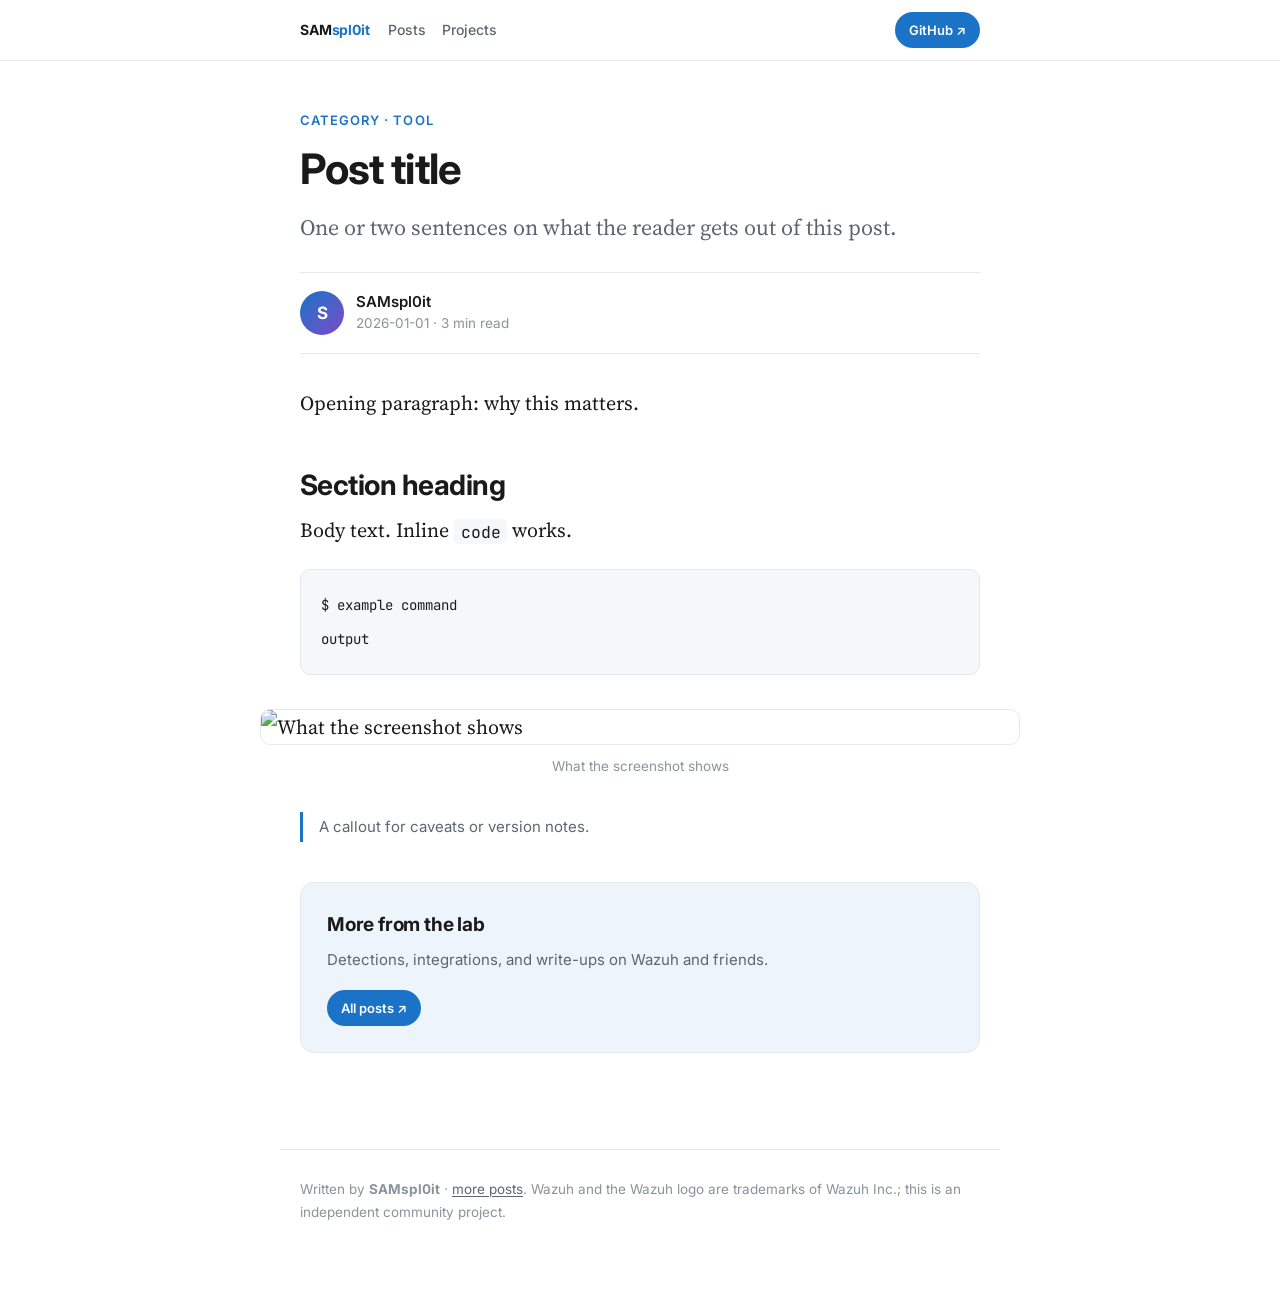
==== posts/_template.html @ 7a6c6594 "Initial site: posts on ClearPass and Windows persistence, shellcatch theme" ====
<!doctype html>
<html lang="en">
<head>
<meta charset="utf-8">
<meta name="viewport" content="width=device-width, initial-scale=1">
<title>Post title · SAMspl0it</title>
<meta name="description" content="One-line summary of the post.">
<link rel="preconnect" href="https://fonts.googleapis.com">
<link rel="preconnect" href="https://fonts.gstatic.com" crossorigin>
<link href="https://fonts.googleapis.com/css2?family=Source+Serif+4:opsz,wght@8..60,400;8..60,600;8..60,700&family=Inter:wght@400;500;600;700&family=JetBrains+Mono:wght@400;500&display=swap" rel="stylesheet">
<link rel="stylesheet" href="../assets/style.css">
</head>
<body>
<header class="bar">
  <div class="bar-in">
    <a class="brand" href="../">SAM<span class="dot">spl0it</span></a>
    <nav><a href="../#posts">Posts</a><a href="../#projects">Projects</a></nav>
    <span class="spacer"></span>
    <a class="ghbtn" href="https://github.com/SAMsploit1">GitHub ↗</a>
  </div>
</header>

<main>
  <div class="kicker">Category · Tool</div>
  <h1>Post title</h1>
  <p class="dek">One or two sentences on what the reader gets out of this post.</p>

  <div class="byline">
    <div class="avatar">S</div>
    <div>
      <div class="who">SAMspl0it</div>
      <div class="meta"><time datetime="2026-01-01">2026-01-01</time> · 3 min read</div>
    </div>
  </div>

  <p>Opening paragraph: why this matters.</p>

  <h2>Section heading</h2>
  <p>Body text. Inline <code>code</code> works.</p>
<pre><code>$ example command
output</code></pre>

  <figure><img src="../assets/example.png" alt="What the screenshot shows" loading="lazy"><figcaption>What the screenshot shows</figcaption></figure>

  <p class="note">A callout for caveats or version notes.</p>

  <div class="cta">
    <h3 class="sans">More from the lab</h3>
    <p>Detections, integrations, and write-ups on Wazuh and friends.</p>
    <a class="ghbtn" href="../">All posts ↗</a>
  </div>
</main>

<footer>
  <p>Written by <strong>SAMspl0it</strong> · <a href="../">more posts</a>.
  Wazuh and the Wazuh logo are trademarks of Wazuh Inc.; this is an independent community project.</p>
</footer>
</body>
</html>
---- assets/style.css ----
/* Shared theme, inherited from the shellcatch write-up. */
:root{
  --ink:#1a1a1a; --soft:#5c6670; --faint:#8a939c; --line:#e6e9ec;
  --bg:#ffffff; --accent:#1a73c7; --accent-ink:#0f4c81;
  --code-bg:#f5f7f9; --tag:#eef4fb; --maxw:720px;
}
@media (prefers-color-scheme: dark){
  :root:not([data-theme="light"]){
    --ink:#e8edf2; --soft:#aab4bf; --faint:#7d8792; --line:#243244;
    --bg:#0e1621; --accent:#5aa9e6; --accent-ink:#8fc6f0;
    --code-bg:#15202e; --tag:#17283a;
  }
}
:root[data-theme="dark"]{
  --ink:#e8edf2; --soft:#aab4bf; --faint:#7d8792; --line:#243244;
  --bg:#0e1621; --accent:#5aa9e6; --accent-ink:#8fc6f0;
  --code-bg:#15202e; --tag:#17283a;
}
*{box-sizing:border-box}
html{-webkit-text-size-adjust:100%}
body{margin:0;background:var(--bg);color:var(--ink);
  font-family:"Source Serif 4",Georgia,"Times New Roman",serif;
  font-size:20px;line-height:1.7;-webkit-font-smoothing:antialiased}
.sans{font-family:Inter,-apple-system,BlinkMacSystemFont,"Segoe UI",Roboto,sans-serif}

/* top bar */
header.bar{position:sticky;top:0;z-index:10;background:color-mix(in srgb,var(--bg) 88%,transparent);
  backdrop-filter:saturate(1.3) blur(8px);border-bottom:1px solid var(--line)}
.bar-in{max-width:var(--maxw);margin:0 auto;padding:12px 20px;display:flex;align-items:center;gap:18px;
  font-family:Inter,sans-serif;font-size:14px}
.brand{font-weight:700;letter-spacing:-.01em;color:var(--ink);text-decoration:none}
.brand .dot{color:var(--accent)}
.bar nav{display:flex;gap:16px}
.bar nav a{color:var(--soft);text-decoration:none;font-weight:500}
.bar nav a:hover{color:var(--accent-ink)}
.bar .spacer{flex:1}
.ghbtn{font-family:Inter,sans-serif;font-weight:600;font-size:13px;text-decoration:none;
  color:#fff;background:var(--accent);padding:7px 14px;border-radius:999px;white-space:nowrap}
.ghbtn:hover{background:var(--accent-ink)}
@media (max-width:520px){.bar nav{display:none}}

/* article */
main{max-width:var(--maxw);margin:0 auto;padding:0 20px 96px}
.kicker{font-family:Inter,sans-serif;font-weight:600;font-size:13px;letter-spacing:.08em;
  text-transform:uppercase;color:var(--accent);margin:48px 0 14px}
h1{font-family:Inter,sans-serif;font-weight:700;font-size:42px;line-height:1.15;
  letter-spacing:-.022em;margin:0 0 18px}
@media (max-width:520px){h1{font-size:34px}}
.dek{color:var(--soft);font-size:22px;line-height:1.5;margin:0 0 28px}
.byline{display:flex;align-items:center;gap:12px;font-family:Inter,sans-serif;
  padding:18px 0;border-top:1px solid var(--line);border-bottom:1px solid var(--line);margin-bottom:32px}
.avatar{width:44px;height:44px;border-radius:50%;flex:none;
  background:linear-gradient(135deg,var(--accent),#7d4cc7);color:#fff;
  display:flex;align-items:center;justify-content:center;font-weight:700;font-size:17px}
.byline .who{font-weight:600;font-size:15px;line-height:1.3}
.byline .meta{color:var(--faint);font-size:13.5px}
figure{margin:34px -40px}
@media (max-width:820px){figure{margin:28px 0}}
figure img{width:100%;height:auto;display:block;border-radius:10px;border:1px solid var(--line)}
figcaption{font-family:Inter,sans-serif;color:var(--faint);font-size:13.5px;text-align:center;margin-top:10px}
h2{font-family:Inter,sans-serif;font-weight:700;font-size:28px;letter-spacing:-.018em;
  line-height:1.25;margin:48px 0 10px}
h3{font-family:Inter,sans-serif;font-weight:700;font-size:20px;letter-spacing:-.01em;margin:32px 0 8px}
p{margin:0 0 22px}
a{color:var(--accent-ink);text-decoration:underline;text-decoration-thickness:1px;text-underline-offset:2px}
strong{font-weight:700}
ul,ol{margin:0 0 22px;padding-left:1.3em}
li{margin:0 0 10px}
code{font-family:"JetBrains Mono",ui-monospace,SFMono-Regular,Menlo,monospace;
  font-size:.82em;background:var(--code-bg);padding:.12em .4em;border-radius:5px}
pre{background:var(--code-bg);border:1px solid var(--line);border-radius:10px;
  padding:18px 20px;overflow:auto;margin:0 0 24px}
pre code{background:none;padding:0;font-size:14px;line-height:1.6}
blockquote{margin:0 0 22px;padding:2px 0 2px 18px;border-left:3px solid var(--line);color:var(--soft);font-style:italic}
.note{font-family:Inter,sans-serif;font-size:15px;color:var(--soft);border-left:3px solid var(--accent);
  padding:2px 0 2px 16px;margin:0 0 24px}
.cta{font-family:Inter,sans-serif;margin:40px 0 0;padding:26px;border:1px solid var(--line);
  border-radius:14px;background:var(--tag)}
.cta h3{margin:0 0 6px;font-size:19px;font-weight:700}
.cta p{font-size:15px;color:var(--soft);margin:0 0 16px}
.cta a.ghbtn{display:inline-block}

/* home: post list */
.section{font-family:Inter,sans-serif;font-weight:700;font-size:13px;letter-spacing:.08em;
  text-transform:uppercase;color:var(--faint);margin:56px 0 4px;padding-bottom:10px;border-bottom:1px solid var(--line)}
.posts{list-style:none;margin:0;padding:0}
.posts li{margin:0;padding:26px 0;border-bottom:1px solid var(--line)}
.posts .pk{font-family:Inter,sans-serif;font-weight:600;font-size:12px;letter-spacing:.08em;
  text-transform:uppercase;color:var(--accent);margin:0 0 6px}
.posts h3{margin:0 0 6px;font-size:23px;line-height:1.3;letter-spacing:-.015em}
.posts h3 a{color:var(--ink);text-decoration:none}
.posts h3 a:hover{color:var(--accent-ink)}
.posts p{color:var(--soft);font-size:17.5px;line-height:1.6;margin:0 0 8px}
.posts .meta{font-family:Inter,sans-serif;font-size:13px;color:var(--faint)}

/* home: projects */
.proj{display:block;margin:20px 0 0;padding:22px 24px;border:1px solid var(--line);border-radius:14px;
  background:var(--tag);font-family:Inter,sans-serif;text-decoration:none;color:var(--ink)}
.proj:hover{border-color:var(--accent)}
.proj .n{font-weight:700;font-size:18px;display:flex;gap:10px;align-items:baseline;flex-wrap:wrap}
.proj .s{font-size:11.5px;font-weight:600;letter-spacing:.05em;text-transform:uppercase;color:var(--accent)}
.proj p{margin:6px 0 0;font-size:15px;color:var(--soft);line-height:1.55}

footer{max-width:var(--maxw);margin:0 auto;padding:28px 20px 60px;border-top:1px solid var(--line);
  font-family:Inter,sans-serif;font-size:13.5px;color:var(--faint)}
footer a{color:var(--soft)}
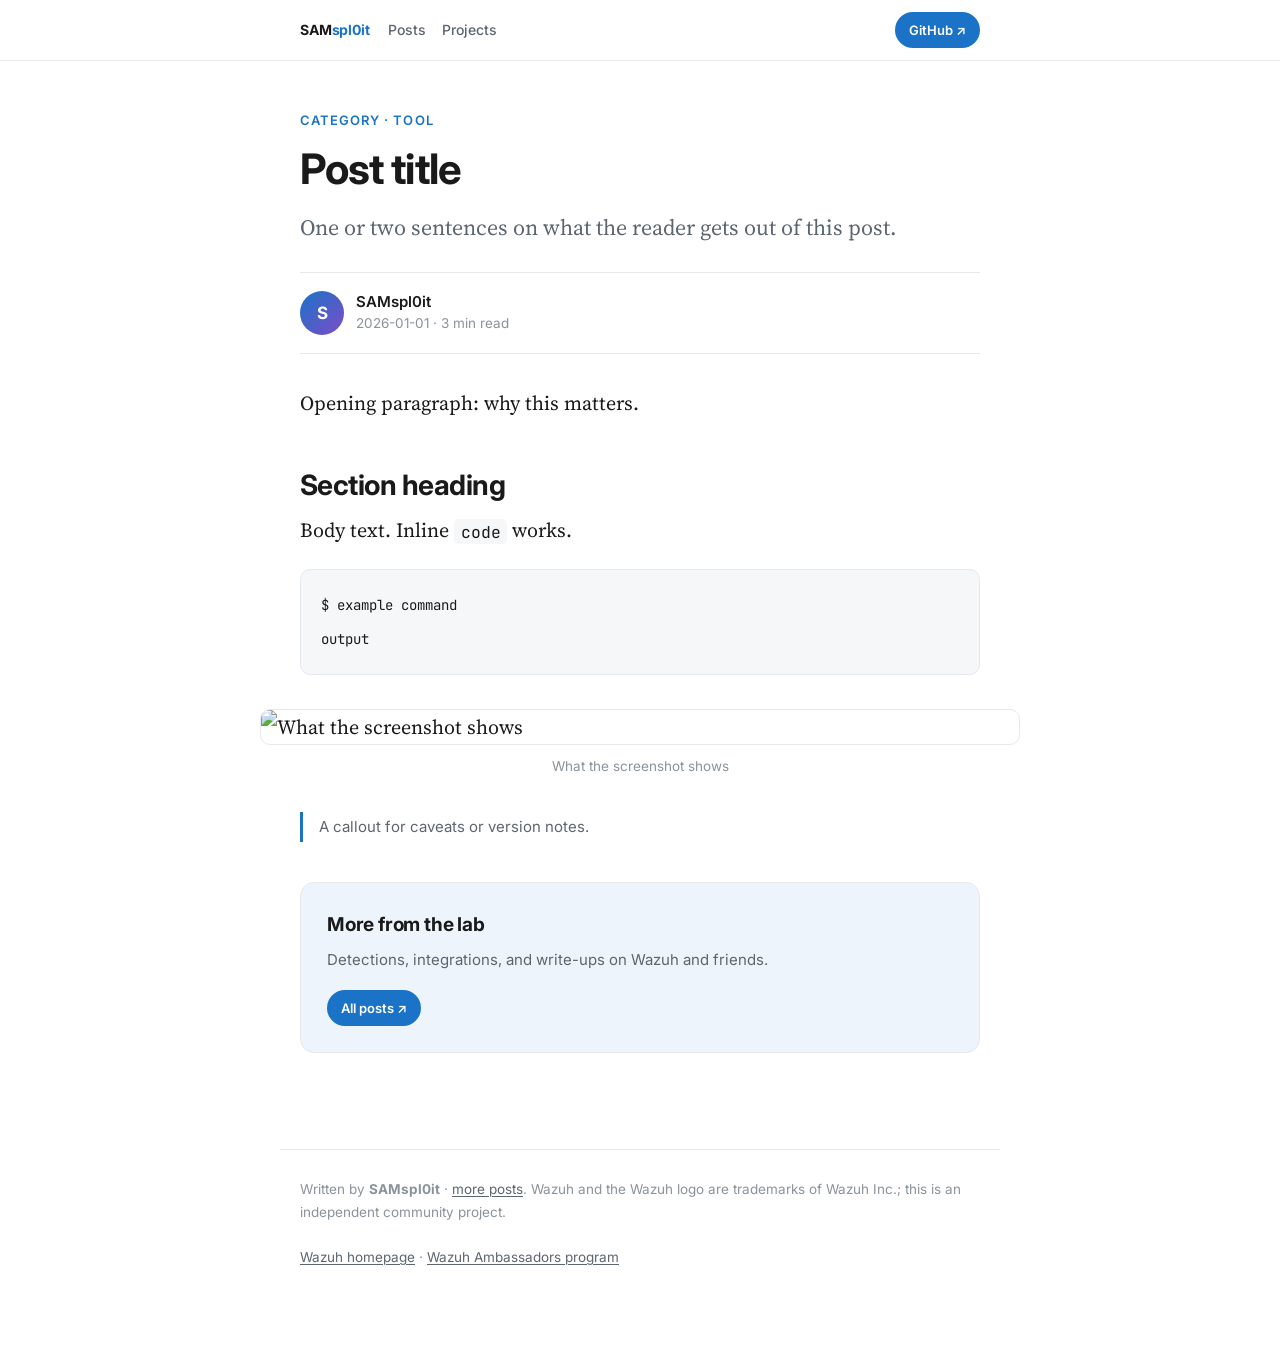
==== commit d25935be: "Publish Java4Shell Logtest captures and Ambassador links" ====
--- a/posts/_template.html
+++ b/posts/_template.html
@@ -54,6 +54,7 @@
 <footer>
   <p>Written by <strong>SAMspl0it</strong> · <a href="../">more posts</a>.
   Wazuh and the Wazuh logo are trademarks of Wazuh Inc.; this is an independent community project.</p>
+  <p class="ambassador-links"><a href="https://wazuh.com/?utm_source=ambassadors&amp;utm_medium=referral&amp;utm_campaign=ambassadors+program">Wazuh homepage</a> · <a href="https://wazuh.com/ambassadors-program/?utm_source=ambassadors&amp;utm_medium=referral&amp;utm_campaign=ambassadors+program">Wazuh Ambassadors program</a></p>
 </footer>
 </body>
 </html>
--- a/assets/style.css
+++ b/assets/style.css
@@ -72,6 +72,11 @@
   padding:18px 20px;overflow:auto;margin:0 0 24px}
 pre code{background:none;padding:0;font-size:14px;line-height:1.6}
 blockquote{margin:0 0 22px;padding:2px 0 2px 18px;border-left:3px solid var(--line);color:var(--soft);font-style:italic}
+table{width:100%;border-collapse:collapse;font-family:Inter,sans-serif;font-size:14.5px;
+  margin:0 0 24px;display:block;overflow-x:auto}
+th,td{text-align:left;vertical-align:top;padding:9px 12px;border-bottom:1px solid var(--line)}
+th{font-weight:600;color:var(--soft);border-bottom-width:2px}
+td code,th code{font-size:.85em}
 .note{font-family:Inter,sans-serif;font-size:15px;color:var(--soft);border-left:3px solid var(--accent);
   padding:2px 0 2px 16px;margin:0 0 24px}
 .cta{font-family:Inter,sans-serif;margin:40px 0 0;padding:26px;border:1px solid var(--line);
